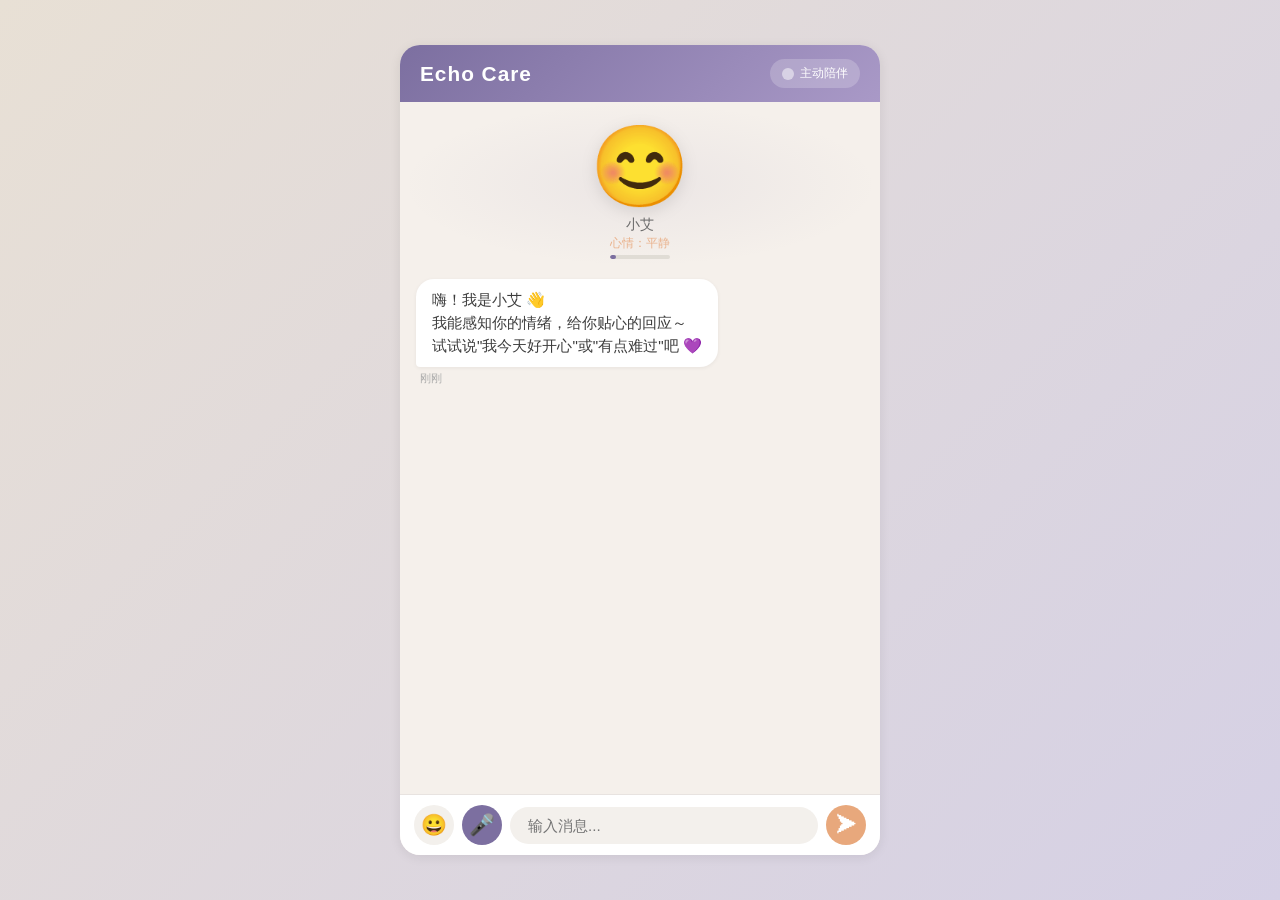
==== resounding-supervision.html @ 909acb73 "重命名echo-care.html为resounding-supervision.html" ====
<!DOCTYPE html>
<html lang="zh-CN">
<head>
  <meta charset="UTF-8">
  <meta name="viewport" content="width=device-width, initial-scale=1.0">
  <title>Echo Care - 你的贴心陪伴</title>
  <style>
    /* ========== CSS 变量 & 全局重置 ========== */
    * { margin: 0; padding: 0; box-sizing: border-box; }

    :root {
      --bg: #f5f0eb;
      --primary: #7c6fa0;
      --primary-light: #a999c7;
      --accent: #e8a87c;
      --text: #3d3d3d;
      --text-light: #6b6b6b;
      --white: #ffffff;
      --bubble-user: #d4c5e2;
      --bubble-bot: #ffffff;
      --shadow: 0 2px 12px rgba(0,0,0,0.08);
      --radius: 18px;
      --transition: 0.3s ease;
      /* 情感相关背景色（用于角色区域渐变） */
      --emotion-glow-default: rgba(124,111,160,0.08);
      --emotion-glow-happy: rgba(232,168,124,0.15);
      --emotion-glow-sad: rgba(130,160,200,0.15);
      --emotion-glow-surprised: rgba(255,200,100,0.18);
    }

    body {
      font-family: "Microsoft YaHei", "PingFang SC", "Helvetica Neue", sans-serif;
      background: var(--bg);
      color: var(--text);
      height: 100vh;
      height: 100dvh;
      display: flex;
      justify-content: center;
      align-items: center;
      overflow: hidden;
    }

    /* ========== 主容器 ========== */
    .app-container {
      width: 100%;
      max-width: 480px;
      height: 100vh;
      height: 100dvh;
      display: flex;
      flex-direction: column;
      background: var(--bg);
      position: relative;
      box-shadow: var(--shadow);
    }

    /* ========== 顶部标题栏 ========== */
    .header {
      background: linear-gradient(135deg, var(--primary), var(--primary-light));
      color: var(--white);
      padding: 14px 20px;
      display: flex;
      align-items: center;
      justify-content: space-between;
    }
    .header h1 {
      font-size: 1.3rem;
      font-weight: 600;
      letter-spacing: 1px;
    }
    .companion-toggle {
      display: flex;
      align-items: center;
      gap: 6px;
      font-size: 0.75rem;
      background: rgba(255,255,255,0.2);
      padding: 6px 12px;
      border-radius: 20px;
      cursor: pointer;
      user-select: none;
      transition: var(--transition);
    }
    .companion-toggle.active {
      background: rgba(255,255,255,0.4);
      box-shadow: 0 0 10px rgba(255,255,255,0.3);
    }
    .toggle-dot {
      width: 12px; height: 12px;
      border-radius: 50%;
      background: rgba(255,255,255,0.5);
      transition: var(--transition);
    }
    .companion-toggle.active .toggle-dot {
      background: #7eff7e;
      box-shadow: 0 0 6px #7eff7e;
    }

    /* ========== 虚拟角色展示区 ========== */
    .character-area {
      text-align: center;
      padding: 18px 0 8px;
      position: relative;
      transition: background 0.6s ease;
    }
    /* 情感背景光晕 */
    .character-area.emotion-default  { background: radial-gradient(ellipse at center, var(--emotion-glow-default) 0%, transparent 70%); }
    .character-area.emotion-happy    { background: radial-gradient(ellipse at center, var(--emotion-glow-happy) 0%, transparent 70%); }
    .character-area.emotion-sad      { background: radial-gradient(ellipse at center, var(--emotion-glow-sad) 0%, transparent 70%); }
    .character-area.emotion-surprised{ background: radial-gradient(ellipse at center, var(--emotion-glow-surprised) 0%, transparent 70%); }
    .character-area.emotion-loving   { background: radial-gradient(ellipse at center, rgba(255,180,200,0.18) 0%, transparent 70%); }

    /* 角色表情——大号 emoji，带呼吸动画 */
    .character-emoji {
      font-size: 5rem;
      display: inline-block;
      animation: breathe 3s ease-in-out infinite;
      transition: transform 0.4s ease, filter 0.4s ease;
      cursor: pointer;
      user-select: none;
      filter: drop-shadow(0 4px 8px rgba(0,0,0,0.1));
    }
    /* 呼吸动画：轻微缩放 */
    @keyframes breathe {
      0%, 100% { transform: scale(1); }
      50% { transform: scale(1.08); }
    }
    /* 高兴时加速呼吸 */
    .character-emoji.happy-anim {
      animation: breatheFast 1.5s ease-in-out infinite;
    }
    @keyframes breatheFast {
      0%, 100% { transform: scale(1); }
      50% { transform: scale(1.12); }
    }
    /* 难过时缓慢微动 */
    .character-emoji.sad-anim {
      animation: breatheSlow 4.5s ease-in-out infinite;
    }
    @keyframes breatheSlow {
      0%, 100% { transform: scale(1); }
      50% { transform: scale(1.04); }
    }
    /* 惊讶时抖动 */
    .character-emoji.surprised-anim {
      animation: shake 0.5s ease-in-out infinite;
    }
    @keyframes shake {
      0%, 100% { transform: translateX(0) scale(1); }
      25% { transform: translateX(-4px) scale(1.05); }
      75% { transform: translateX(4px) scale(1.05); }
    }
    /* 戳角色弹跳 */
    .character-emoji.poke {
      animation: bounce 0.5s ease !important;
    }
    @keyframes bounce {
      0%   { transform: scale(1); }
      30%  { transform: scale(1.3); }
      60%  { transform: scale(0.85); }
      100% { transform: scale(1); }
    }
    .character-name {
      font-size: 0.85rem;
      color: var(--text-light);
      margin-top: 2px;
    }
    /* 状态标签 */
    .mood-tag {
      font-size: 0.73rem;
      color: var(--accent);
      margin-top: 2px;
      opacity: 0.85;
      transition: color 0.4s ease;
    }
    /* 情感强度条 */
    .emotion-intensity-bar {
      width: 60px;
      height: 4px;
      margin: 4px auto 0;
      background: #e0dcd5;
      border-radius: 2px;
      overflow: hidden;
    }
    .emotion-intensity-fill {
      height: 100%;
      border-radius: 2px;
      background: var(--primary);
      transition: width 0.6s ease, background 0.6s ease;
    }

    /* ========== 聊天消息区域 ========== */
    .chat-area {
      flex: 1;
      overflow-y: auto;
      padding: 12px 16px;
      display: flex;
      flex-direction: column;
      gap: 8px;
      scroll-behavior: smooth;
    }
    .chat-area::-webkit-scrollbar { width: 5px; }
    .chat-area::-webkit-scrollbar-thumb {
      background: #ccc;
      border-radius: 10px;
    }

    /* ========== 聊天气泡 ========== */
    .message {
      display: flex;
      flex-direction: column;
      max-width: 80%;
      animation: fadeInUp 0.35s ease;
    }
    @keyframes fadeInUp {
      from { opacity: 0; transform: translateY(12px); }
      to   { opacity: 1; transform: translateY(0); }
    }
    .message.user {
      align-self: flex-end;
      align-items: flex-end;
    }
    .message.bot {
      align-self: flex-start;
      align-items: flex-start;
    }
    .bubble {
      padding: 10px 16px;
      border-radius: var(--radius);
      font-size: 0.95rem;
      line-height: 1.5;
      word-break: break-word;
      box-shadow: 0 1px 4px rgba(0,0,0,0.06);
      transition: background 0.4s ease;
    }
    .message.user .bubble {
      background: var(--bubble-user);
      border-bottom-right-radius: 4px;
    }
    .message.bot .bubble {
      background: var(--bubble-bot);
      border-bottom-left-radius: 4px;
    }
    /* bot 气泡情感色彩微调 */
    .message.bot .bubble.bot-happy     { background: #fff9f0; }
    .message.bot .bubble.bot-sad       { background: #f0f4fa; }
    .message.bot .bubble.bot-surprised { background: #fffef0; }
    .message.bot .bubble.bot-loving    { background: #fff5f8; }

    .message .time {
      font-size: 0.7rem;
      color: #aaa;
      margin-top: 4px;
      padding: 0 4px;
    }
    /* 时间分隔线（超过5分钟的间隔） */
    .time-divider {
      text-align: center;
      font-size: 0.7rem;
      color: #bbb;
      margin: 8px 0;
      position: relative;
    }
    .time-divider::before,
    .time-divider::after {
      content: '';
      display: inline-block;
      width: 30px;
      height: 1px;
      background: #ddd;
      vertical-align: middle;
      margin: 0 10px;
    }

    /* ========== 底部输入栏 ========== */
    .input-bar {
      display: flex;
      align-items: center;
      gap: 8px;
      padding: 10px 14px;
      background: var(--white);
      border-top: 1px solid #e8e3e0;
    }
    .input-bar input {
      flex: 1;
      border: none;
      outline: none;
      background: #f3f0ec;
      border-radius: 24px;
      padding: 10px 18px;
      font-size: 0.95rem;
      font-family: inherit;
      transition: var(--transition);
    }
    .input-bar input:focus {
      background: #ebe6df;
      box-shadow: 0 0 0 2px rgba(124,111,160,0.25);
    }
    .icon-btn {
      width: 40px; height: 40px;
      border-radius: 50%;
      border: none;
      background: #f3f0ec;
      font-size: 1.3rem;
      cursor: pointer;
      transition: var(--transition);
      display: flex;
      align-items: center;
      justify-content: center;
      flex-shrink: 0;
    }
    .icon-btn:hover { background: #e4dfd9; }
    .icon-btn:active { transform: scale(0.92); }
    .icon-btn.voice-btn {
      background: var(--primary);
      color: #fff;
    }
    .icon-btn.voice-btn:hover { background: #6a5e8a; }
    .icon-btn.voice-btn.recording {
      background: #e85d5d;
      animation: pulse 1s ease-in-out infinite;
    }
    @keyframes pulse {
      0%, 100% { box-shadow: 0 0 0 0 rgba(232,93,93,0.5); }
      50% { box-shadow: 0 0 0 12px rgba(232,93,93,0); }
    }
    .icon-btn.send-btn {
      background: var(--accent);
      color: #fff;
    }
    .icon-btn.send-btn:hover { background: #d4946a; }

    /* ========== Emoji 选择面板 ========== */
    .emoji-picker {
      display: none;
      flex-wrap: wrap;
      gap: 6px;
      padding: 10px 14px;
      background: var(--white);
      border-top: 1px solid #e8e3e0;
      max-height: 160px;
      overflow-y: auto;
      justify-content: center;
    }
    .emoji-picker.open { display: flex; }
    .emoji-picker button {
      width: 38px; height: 38px;
      border: none;
      background: transparent;
      font-size: 1.5rem;
      cursor: pointer;
      border-radius: 8px;
      transition: var(--transition);
    }
    .emoji-picker button:hover {
      background: #f0ece6;
      transform: scale(1.2);
    }

    /* ========== 语音识别状态栏 ========== */
    .voice-status {
      display: none;
      align-items: center;
      justify-content: center;
      gap: 8px;
      padding: 8px 16px;
      background: #fff3f3;
      color: #e85d5d;
      font-size: 0.85rem;
      border-top: 1px solid #fdd;
    }
    .voice-status.show { display: flex; }

    /* ========== 响应式适配 ========== */
    @media (min-width: 768px) {
      .app-container {
        height: 90vh;
        height: 90dvh;
        border-radius: 20px;
        overflow: hidden;
      }
      body {
        background: linear-gradient(135deg, #e8e0d5, #d5d0e5);
      }
    }
  </style>
</head>
<body>

<div class="app-container">
  <!-- ========== 顶部标题栏 ========== -->
  <div class="header">
    <h1>Echo Care</h1>
    <div class="companion-toggle" id="companionToggle" onclick="toggleCompanion()">
      <span class="toggle-dot"></span>
      <span id="companionLabel">主动陪伴</span>
    </div>
  </div>

  <!-- ========== 虚拟角色展示区 ========== -->
  <div class="character-area emotion-default" id="characterArea">
    <div class="character-emoji" id="characterEmoji" onclick="pokeCharacter()">😊</div>
    <div class="character-name">小艾</div>
    <div class="mood-tag" id="moodTag">心情：平静</div>
    <div class="emotion-intensity-bar">
      <div class="emotion-intensity-fill" id="intensityFill" style="width: 10%"></div>
    </div>
  </div>

  <!-- ========== 聊天消息区域 ========== -->
  <div class="chat-area" id="chatArea">
    <div class="message bot">
      <div class="bubble">嗨！我是小艾 👋<br>我能感知你的情绪，给你贴心的回应～<br>试试说"我今天好开心"或"有点难过"吧 💜</div>
      <div class="time">刚刚</div>
    </div>
  </div>

  <!-- ========== 语音识别状态栏 ========== -->
  <div class="voice-status" id="voiceStatus">🎙️ 正在聆听...</div>

  <!-- ========== Emoji 选择面板 ========== -->
  <div class="emoji-picker" id="emojiPicker"></div>

  <!-- ========== 底部输入栏 ========== -->
  <div class="input-bar">
    <button class="icon-btn" id="emojiBtn" onclick="toggleEmojiPicker()" title="表情">😀</button>
    <button class="icon-btn voice-btn" id="voiceBtn" onclick="toggleVoice()" title="语音输入">🎤</button>
    <input type="text" id="messageInput" placeholder="输入消息..." onkeydown="if(event.key==='Enter')sendMessage()">
    <button class="icon-btn send-btn" onclick="sendMessage()" title="发送">➤</button>
  </div>
</div>

<script>
/* ================================================================
   Echo Care v2 - 升级版核心逻辑
   新增：多维情感识别算法、渐进式主动陪伴、智能消息时间标注
   ================================================================ */

// ==================== 对话数据库（含情感强度权重） ====================
// keywords: 匹配关键词；weight: 该关键词的强度权重（如"崩溃" > "烦"）
// replies: 按情感强度分档（轻度/中度/高度）
const dialogueDB = [
  {
    topic: 'joy',
    keywords: [
      ['开心','高兴','快乐','哈哈','嘿嘿','嘻','yeah','耶','棒','nice'],
      ['太好了','超开心','兴奋','激动','欢呼'],
      ['幸福','满足','感恩','美好','完美','圆满']
    ],
    replies: {
      light:  ['微笑是最好的化妆品～继续保持好心情哦 😊','开心的时候，世界都变亮了'],
      medium: ['看到你这么开心我也好高兴呀！😄','笑容最适合你了，今天一定是个好日子 🌟'],
      strong: ['太棒了！！你的快乐把我都感染了！🥳🎉','哇！这么开心的事情值得好好庆祝一下！']
    },
    emotion: 'happy'
  },
  {
    topic: 'sadness',
    keywords: [
      ['难过','伤心','不开心','郁闷','低落','难受','烦','累'],
      ['哭','emo','崩溃','绝望','好累','很烦','焦虑','紧张'],
      ['不想活了','受不了','撑不住','好痛','心碎']
    ],
    replies: {
      light:  ['抱抱你 🫂 跟我说说怎么了？','心情不好的时候，我在这里陪你'],
      medium: ['听着呢，不开心的事都可以倒给我 💜','深呼吸～给自己一点温柔的时间，你已经很努力了'],
      strong: ['我在，一直都在。难过的时候你不是一个人 🫂💜','无论多难，我都会在这里陪着你。想哭就哭出来吧']
    },
    emotion: 'sad'
  },
  {
    topic: 'surprise',
    keywords: [
      ['惊喜','意外','哇','天哪','居然'],
      ['厉害','牛','神了','震惊','不可思议']
    ],
    replies: {
      light:  ['哈哈，是不是很惊喜！😲','生活就是充满各种意外呢～'],
      medium: ['天哪！这也太厉害了吧！🤩','真是不可思议！快跟我详细说说～']
    },
    emotion: 'surprised'
  },
  {
    topic: 'weather',
    keywords: [['天气','下雨','晴天','刮风','下雪','热','冷','凉快','温度','阴天','雾霾','台风']],
    replies: {
      light:  ['无论什么天气，心里有阳光最重要 ☀️','天气变化记得照顾好自己哦～'],
      medium: ['下雨天最适合窝着听音乐了，很惬意呢 🎵','换季要注意保暖哦，别感冒了']
    },
    emotion: 'default'
  },
  {
    topic: 'food',
    keywords: [['饿','吃','美食','外卖','饭','晚餐','午餐','早餐','零食','好吃','奶茶','咖啡','茶','火锅','烧烤']],
    replies: {
      light:  ['好好吃饭才能元气满满！🍚','记得按时吃饭哦～'],
      medium: ['哇！听起来好好吃！美食真的能治愈人心 🍜','注意营养均衡呀，身体最重要～']
    },
    emotion: 'default'
  },
  {
    topic: 'sleep',
    keywords: [['睡觉','困','晚安','睡','早起','失眠','梦','熬夜','醒了']],
    replies: {
      light:  ['早点休息哦 🌙','晚安～做个甜甜的梦 💤'],
      medium: ['睡不着的话试试放下手机，闭眼深呼吸，我陪着你','熬夜伤身体呀，快去睡吧～']
    },
    emotion: 'default'
  },
  {
    topic: 'gratitude',
    keywords: [['谢谢','感谢','感恩','多谢','thx','比心','爱你']],
    replies: {
      light:  ['不用谢～能帮到你就好 💜','嘿嘿，随时都在哦'],
      medium: ['你愿意跟我说这些，我应该谢谢你呢','能听到你说谢谢，我也很幸福～']
    },
    emotion: 'happy'
  },
  {
    topic: 'greeting',
    keywords: [['你好','嗨','hi','hello','在吗','哈喽','早','早上好','下午好','晚上好']],
    replies: {
      light:  ['你好呀！😊','哈喽～'],
      medium: ['你好呀！今天过得怎么样？😊','看到你真好！有什么新鲜事吗？']
    },
    emotion: 'happy'
  },
  {
    topic: 'love',
    keywords: [['爱','喜欢','想你','想我','表白','恋爱','男朋友','女朋友','对象','分手','暗恋']],
    replies: {
      light:  ['被爱和爱人都是很美好的事呢 💕','感情需要两个人一起用心经营哦'],
      medium: ['无论发生什么，都要先好好爱自己 💜','真正的关系是彼此滋养的，祝你幸福']
    },
    emotion: 'loving'
  },
  {
    topic: 'work',
    keywords: [['工作','上班','加班','老板','同事','离职','面试','工资','项目','代码','bug','程序']],
    replies: {
      light:  ['工作辛苦了！记得活动一下 💪','注意劳逸结合哦～'],
      medium: ['遇到困难别灰心，你已经很棒了！工作和生活要平衡','每个认真工作的人都值得被好好对待']
    },
    emotion: 'default'
  },
  {
    topic: 'boredom',
    keywords: [['无聊','没意思','干嘛','做什么','好闲','不知道干什么']],
    replies: {
      light:  ['那一起找点乐子吧！','无聊的时候最适合听歌啦 🎬'],
      medium: ['要不要我给你推荐一部电影？或者聊聊你最近感兴趣的事？']
    },
    emotion: 'default'
  },
  {
    topic: 'festival',
    keywords: [['生日','节日','圣诞','新年','春节','中秋','端午','国庆']],
    replies: {
      light:  ['节日快乐呀！🎉','特别的日子，愿你被幸福包围～']
    },
    emotion: 'happy'
  },
  {
    topic: 'sick',
    keywords: [['生病','不舒服','头疼','肚子疼','感冒','咳嗽','发烧','难受']],
    replies: {
      light:  ['好好休息，别硬撑 🥺','多喝热水，注意保暖'],
      medium: ['生病的时候最需要人关心了，记得吃药，我陪着你','身体是革命的本钱，快快好起来！']
    },
    emotion: 'sad'
  },
  {
    topic: 'anger',
    keywords: [
      ['生气','火大','讨厌','烦死了'],
      ['气死','怒了','受够了','无语']
    ],
    replies: {
      light:  ['消消气～深呼吸，不值得 😤','理解你的感受，先冷静一下'],
      medium: ['气坏了身体可不好！把烦心事说出来会好受些','我在这里听你吐槽，尽情发泄吧']
    },
    emotion: 'sad'
  }
];

// 默认回复（没有匹配到关键词时）
const fallbackReplies = {
  light:  ['嗯嗯，我在听呢～继续说呀 😊','有意思！跟我说说更多吧～'],
  medium: ['虽然不太确定你想表达什么，但我很愿意听 💜','你说话的样子真好，我喜欢听你分享'],
  context: [] // 上下文相关回复，动态生成
};

// ==================== emoji 列表 ====================
const emojiList = [
  '😀','😂','😍','😊','😎','🥰','😘','🤗','🤔','😅',
  '😢','😭','😤','😡','🥺','😴','🤩','😱','🙄','😏',
  '👍','👎','👏','🙌','💪','🤝','💜','❤️','💕','💔',
  '🎉','🎂','🌟','🔥','☀️','🌈','🌸','🍀','🎵','📚',
  '☕','🍰','🐱','🐶','🦊','🐼','🌙','⭐','💤','🎈'
];

// ==================== 情绪状态映射（含多级表情） ====================
// 根据情感强度选择不同表情
const emotionMap = {
  'default':   { emojis: ['😊'],       mood: '心情：平静',    animClass: '' },
  'happy':     { emojis: ['😊','😄','🤩'], mood: '心情：开心', animClass: 'happy-anim' },
  'sad':       { emojis: ['😔','😢','😭'], mood: '心情：难过', animClass: 'sad-anim' },
  'surprised': { emojis: ['😮','😲','😱'], mood: '心情：惊讶', animClass: 'surprised-anim' },
  'loving':    { emojis: ['😊','🥰','😍'], mood: '心情：温暖', animClass: 'happy-anim' }
};

// ==================== 智能话题库（主动陪伴时使用） ====================
const smartTopics = {
  // 按时间段的话题
  timeOfDay: {
    morning:   ['早上好呀！今天有什么计划吗？☀️','新的一天开始啦，心情怎么样？','早餐吃了吗？要好好吃早饭哦～'],
    afternoon: ['下午了，有没有犯困呀？☕','今天的工作/学习还顺利吗？','要不要起来活动一下？久坐对身体不好哦'],
    evening:   ['晚上好～一天辛苦了 🌙','今晚有什么安排吗？','晚饭吃了什么好吃的？'],
    night:     ['这么晚了还没睡呀？注意休息哦 💤','夜深了，是不是有什么心事？','该睡觉啦，明天才有精神～']
  },
  // 基于兴趣标签的延展话题
  interestBased: {
    food:   ['你最喜欢吃什么菜系呀？','有没有最近特别想尝试的美食？','周末要不要去探店？'],
    music:  ['最近在听什么歌？','有没有推荐的歌单？','你喜欢什么类型的音乐？'],
    movie:  ['最近看了什么好看的电影吗？','喜欢什么类型的影视剧？'],
    work:   ['最近工作/学习上有什么新进展吗？','有没有遇到什么有趣的项目？'],
    travel: ['有没有想去旅行的地方？','你最喜欢的城市是哪里？'],
    sports: ['平时喜欢做什么运动？','最近有在锻炼吗？']
  },
  // 通用开放话题
  general: [
    '你知道吗？有时候什么都不做也是一种充电 🔋',
    '如果给你一个超能力，你最想要什么？',
    '你觉得自己最大的优点是什么？',
    '最近有发生什么让你印象深刻的事吗？',
    '你小时候的梦想是什么？现在变了吗？',
    '有没有一本书或者一句话，对你影响特别大？',
    '你觉得什么样的一天算是完美的一天？'
  ]
};

// ==================== DOM 元素引用 ====================
const chatArea         = document.getElementById('chatArea');
const messageInput     = document.getElementById('messageInput');
const characterEmoji   = document.getElementById('characterEmoji');
const characterArea    = document.getElementById('characterArea');
const moodTag          = document.getElementById('moodTag');
const intensityFill    = document.getElementById('intensityFill');
const voiceBtn         = document.getElementById('voiceBtn');
const voiceStatus      = document.getElementById('voiceStatus');
const emojiPicker      = document.getElementById('emojiPicker');
const companionToggle  = document.getElementById('companionToggle');
const companionLabel   = document.getElementById('companionLabel');

// ==================== 状态变量 ====================
let currentEmotion     = 'default';       // 当前角色情绪
let currentIntensity   = 0.1;             // 当前情感强度 (0~1)
let companionActive    = false;           // 主动陪伴模式
let companionTriggerCount = 0;            // 连续触发次数（0~4）
let inactivityTimer    = null;            // 无操作计时器
let isSpeaking         = false;           // 是否正在 TTS
let recognition        = null;            // 语音识别实例

// ==================== 情感记忆系统 ====================
let emotionHistory = [];                   // 最近情绪记录 [{emotion, intensity, time}]
let interestTags  = new Set();            // 推断的用户兴趣标签
let topicHistory  = [];                   // 对话主题历史
let firstMessageTime = null;              // 第一条消息的时间戳
let lastMessageTime  = null;              // 上一条消息的时间戳

// ==================== 时间工具函数 ====================
function getTimeStr(date) {
  return date.getHours().toString().padStart(2,'0') + ':' +
         date.getMinutes().toString().padStart(2,'0');
}

/** 判断是否应该显示时间标签
 *  规则：首条消息5分钟内不显示；之后间隔>5分钟才显示 */
function shouldShowTime(now) {
  if (!firstMessageTime) return true; // 第一条消息不显示（在最开始就跳过）
  // 首条消息5分钟内不显示时间
  const msSinceFirst = now - firstMessageTime;
  if (msSinceFirst < 5 * 60 * 1000) return false;
  // 如果和上一条消息间隔不足5分钟，也不显示
  if (lastMessageTime && (now - lastMessageTime) < 5 * 60 * 1000) return false;
  return true;
}

/** 生成友好时间字符串 */
function getFriendlyTime(date) {
  const h = date.getHours().toString().padStart(2,'0');
  const m = date.getMinutes().toString().padStart(2,'0');
  const now = new Date();
  const isToday = date.toDateString() === now.toDateString();
  if (isToday) return h + ':' + m;
  return (date.getMonth()+1) + '/' + date.getDate() + ' ' + h + ':' + m;
}

// ==================== 初始化 Emoji 面板 ====================
function initEmojiPicker() {
  emojiList.forEach(emoji => {
    const btn = document.createElement('button');
    btn.textContent = emoji;
    btn.onclick = () => {
      messageInput.value += emoji;
      messageInput.focus();
    };
    emojiPicker.appendChild(btn);
  });
}

// ==================== 滚动到底部 ====================
function scrollToBottom() {
  chatArea.scrollTop = chatArea.scrollHeight;
}

// ==================== 添加时间分隔线 ====================
function addTimeDivider(date) {
  const div = document.createElement('div');
  div.className = 'time-divider';
  div.textContent = getFriendlyTime(date);
  chatArea.appendChild(div);
}

// ==================== 添加消息到聊天区（含时间标注逻辑） ====================
function addMessage(text, sender, bubbleEmotionClass) {
  const now = new Date();

  // —— 时间标注逻辑 ——
  if (sender === 'user' && !firstMessageTime) {
    firstMessageTime = now;
  }
  const showTime = shouldShowTime(now);
  if (showTime && lastMessageTime) {
    addTimeDivider(now);
  }
  lastMessageTime = now;

  const msgDiv = document.createElement('div');
  msgDiv.className = 'message ' + sender;

  const bubble = document.createElement('div');
  bubble.className = 'bubble';
  if (sender === 'bot' && bubbleEmotionClass) {
    bubble.classList.add('bot-' + bubbleEmotionClass);
  }
  bubble.textContent = text;

  msgDiv.appendChild(bubble);

  // 时间标签
  if (showTime) {
    const timeEl = document.createElement('div');
    timeEl.className = 'time';
    timeEl.textContent = getFriendlyTime(now);
    msgDiv.appendChild(timeEl);
  }

  chatArea.appendChild(msgDiv);
  scrollToBottom();
}

// ==================== 多维情感分析算法 ====================
/**
 * 分析用户文本，返回 { emotion, intensity, topic, matchedKeywords }
 * 原理：遍历对话数据库所有条目，对每条计算匹配得分，
 *       得分 = Σ(匹配关键词的层级权重 × 出现次数)
 *       强度由匹配关键词的最高权重层级决定
 */
function analyzeEmotion(text) {
  const lowerText = text.toLowerCase();
  let bestScore = 0;
  let bestEmotion = 'default';
  let bestTopic = null;
  let bestIntensity = 0;          // 0=light, 1=medium, 2=strong
  let matchedKeywords = [];
  let matchedTopic = null;

  for (const entry of dialogueDB) {
    let score = 0;
    let maxLevel = 0;  // 该条目匹配到的最高层级

    // keywords 是多层数组：索引0=轻度词, 1=中度词, 2=重度词
    entry.keywords.forEach((levelWords, levelIdx) => {
      const weight = (levelIdx + 1) * 10;  // 层级越高权重越大：10, 20, 30
      let levelMatchCount = 0;
      levelWords.forEach(kw => {
        if (lowerText.includes(kw.toLowerCase())) {
          levelMatchCount++;
          matchedKeywords.push(kw);
        }
      });
      if (levelMatchCount > 0) {
        score += weight * levelMatchCount;
        if (levelIdx > maxLevel) maxLevel = levelIdx;
      }
    });

    if (score > bestScore) {
      bestScore = score;
      bestEmotion = entry.emotion;
      bestTopic = entry.topic;
      bestIntensity = maxLevel;  // 0=light, 1=medium, 2=strong
      matchedTopic = entry;
    }
  }

  // 归一化强度到 0~1
  const intensity = Math.min(1, bestIntensity / 2);

  return {
    emotion: bestEmotion,
    intensity,
    topic: bestTopic,
    matchedEntry: matchedTopic
  };
}

// ==================== 根据情感分析结果获取回复 ====================
function findReply(analysis) {
  if (analysis.matchedEntry && analysis.matchedEntry.replies) {
    const replies = analysis.matchedEntry.replies;
    let pool;
    if (analysis.intensity >= 0.7) {
      pool = replies.strong || replies.medium;
    } else if (analysis.intensity >= 0.4) {
      pool = replies.medium || replies.light;
    } else {
      pool = replies.light;
    }
    if (pool && pool.length > 0) {
      return pool[Math.floor(Math.random() * pool.length)];
    }
  }

  // 无匹配时使用上下文相关回复
  const ctx = generateContextReply();
  if (ctx) return ctx;

  const defaults = fallbackReplies.medium || fallbackReplies.light;
  return defaults[Math.floor(Math.random() * defaults.length)];
}

// ==================== 上下文感知回复 ====================
function generateContextReply() {
  if (emotionHistory.length === 0) return null;

  // 检查最近的负面情绪趋势
  const recent = emotionHistory.slice(-3);
  const sadCount = recent.filter(e => e.emotion === 'sad').length;
  if (sadCount >= 2) {
    return '感觉你最近心情不太好呢，有什么想聊聊的吗？我一直在这里 💜';
  }

  const happyCount = recent.filter(e => e.emotion === 'happy').length;
  if (happyCount >= 2) {
    return '你最近心情看起来很不错呢！继续保持呀 😊';
  }

  return null;
}

// ==================== 切换角色表情与动画 ====================
function setEmotion(emotion, intensity) {
  currentEmotion = emotion;
  currentIntensity = intensity || 0.1;
  const data = emotionMap[emotion] || emotionMap['default'];

  // 根据强度选择表情（强度越高，表情越夸张）
  const emojiIndex = Math.min(data.emojis.length - 1, Math.floor(currentIntensity * (data.emojis.length)));
  const emoji = data.emojis[Math.max(0, emojiIndex)];

  // 使用 requestAnimationFrame 做平滑过渡
  characterEmoji.textContent = emoji;
  moodTag.textContent = data.mood;

  // 强度条
  intensityFill.style.width = (currentIntensity * 100) + '%';
  if (emotion === 'happy')      intensityFill.style.background = '#f0b060';
  else if (emotion === 'sad')   intensityFill.style.background = '#8ea8d0';
  else if (emotion === 'loving') intensityFill.style.background = '#f0a0b0';
  else                          intensityFill.style.background = 'var(--primary)';

  // 动画类切换
  characterEmoji.classList.remove('happy-anim','sad-anim','surprised-anim');
  if (data.animClass) characterEmoji.classList.add(data.animClass);

  // 角色区域背景光晕
  characterArea.className = 'character-area emotion-' + emotion;
}

// ==================== 语音合成（TTS） ====================
function speakText(text) {
  if (!window.speechSynthesis) return;
  window.speechSynthesis.cancel();

  const utterance = new SpeechSynthesisUtterance(text);
  utterance.lang = 'zh-CN';
  utterance.rate = 0.95;
  utterance.pitch = 1.1;

  const voices = window.speechSynthesis.getVoices();
  const zhVoice = voices.find(v => v.lang.startsWith('zh-CN') || v.lang.startsWith('zh-TW'));
  if (zhVoice) utterance.voice = zhVoice;

  isSpeaking = true;
  utterance.onstart = () => { isSpeaking = true; };
  utterance.onend   = () => { isSpeaking = false; };
  utterance.onerror = () => { isSpeaking = false; };

  window.speechSynthesis.speak(utterance);
}

// ==================== 角色回复消息 ====================
function botReply(userText) {
  // 多维情感分析
  const analysis = analyzeEmotion(userText);

  // 记录情感历史（用于趋势判断）
  emotionHistory.push({ emotion: analysis.emotion, intensity: analysis.intensity, time: Date.now() });
  if (emotionHistory.length > 20) emotionHistory.shift();

  // 记录话题历史
  if (analysis.topic) {
    topicHistory.push(analysis.topic);
    if (topicHistory.length > 10) topicHistory.shift();
  }

  // 推断兴趣标签
  inferInterestTags(userText);

  // 获取回复
  const reply = findReply(analysis);

  // 模拟思考延迟
  setTimeout(() => {
    setEmotion(analysis.emotion, analysis.intensity);
    addMessage(reply, 'bot', analysis.emotion);
    speakText(reply);

    // 情感自然衰减：3秒后恢复到平静状态
    setTimeout(() => {
      if (currentEmotion === analysis.emotion && currentEmotion !== 'default') {
        setEmotion('default', 0.1);
      }
    }, 4000);
  }, 500 + Math.random() * 600);
}

// ==================== 兴趣标签推断 ====================
function inferInterestTags(text) {
  const tagMap = {
    food:   ['吃','美食','饭','菜','奶茶','咖啡','火锅','烧烤','甜点','零食'],
    music:  ['歌','音乐','听','唱','旋律','节奏','专辑','歌手'],
    movie:  ['电影','剧','看','追剧','综艺','纪录片','动画'],
    travel: ['旅行','旅游','去玩','城市','风景','海边','山','出国'],
    sports: ['运动','跑步','健身','球','游泳','瑜伽','骑车','锻炼'],
    work:   ['工作','上班','项目','代码','编程','学习','考试','读书']
  };

  for (const [tag, keywords] of Object.entries(tagMap)) {
    if (keywords.some(kw => text.toLowerCase().includes(kw))) {
      interestTags.add(tag);
    }
  }

  // 从话题历史中也提取
  topicHistory.forEach(t => {
    if (tagMap[t]) interestTags.add(t);
  });
}

// ==================== 智能话题生成 ====================
function generateSmartTopic() {
  const now = new Date();
  const hour = now.getHours();
  let timeCategory;
  if (hour >= 6 && hour < 12) timeCategory = 'morning';
  else if (hour >= 12 && hour < 17) timeCategory = 'afternoon';
  else if (hour >= 17 && hour < 22) timeCategory = 'evening';
  else timeCategory = 'night';

  // 优先从用户兴趣标签生成话题
  const tagArray = Array.from(interestTags);
  if (tagArray.length > 0 && Math.random() < 0.5) {
    const tag = tagArray[Math.floor(Math.random() * tagArray.length)];
    if (smartTopics.interestBased[tag]) {
      const pool = smartTopics.interestBased[tag];
      return pool[Math.floor(Math.random() * pool.length)];
    }
  }

  // 其次使用时间段话题
  if (Math.random() < 0.4 && smartTopics.timeOfDay[timeCategory]) {
    const pool = smartTopics.timeOfDay[timeCategory];
    return pool[Math.floor(Math.random() * pool.length)];
  }

  // 最后使用通用话题
  return smartTopics.general[Math.floor(Math.random() * smartTopics.general.length)];
}

// ==================== 发送消息 ====================
function sendMessage() {
  const text = messageInput.value.trim();
  if (!text) return;

  // 记录首条消息时间
  if (!firstMessageTime) firstMessageTime = new Date();

  addMessage(text, 'user');
  messageInput.value = '';
  messageInput.focus();

  botReply(text);

  // 用户响应 → 重置陪伴计数器
  resetCompanionOnInteraction();
}

// ==================== 表情面板 ====================
function toggleEmojiPicker() {
  emojiPicker.classList.toggle('open');
  if (emojiPicker.classList.contains('open')) messageInput.focus();
}

// ==================== 语音识别 ====================
function toggleVoice() {
  const SpeechRecognition = window.SpeechRecognition || window.webkitSpeechRecognition;
  if (!SpeechRecognition) {
    alert('您的浏览器不支持语音识别，请使用 Chrome 或 Edge 浏览器');
    return;
  }
  if (recognition) {
    recognition.stop();
    return;
  }
  recognition = new SpeechRecognition();
  recognition.lang = 'zh-CN';
  recognition.interimResults = true;
  recognition.continuous = false;

  recognition.onresult = (event) => {
    let transcript = '';
    for (let i = event.resultIndex; i < event.results.length; i++) {
      transcript += event.results[i][0].transcript;
    }
    messageInput.value = transcript;
    if (event.results[0].isFinal) {
      setTimeout(() => {
        if (messageInput.value.trim()) sendMessage();
        stopVoiceRecognition();
      }, 300);
    }
  };
  recognition.onerror = () => stopVoiceRecognition();
  recognition.onend   = () => stopVoiceRecognition();

  recognition.start();
  voiceBtn.classList.add('recording');
  voiceStatus.classList.add('show');
  voiceBtn.textContent = '⏹';
}

function stopVoiceRecognition() {
  if (recognition) { recognition.stop(); recognition = null; }
  voiceBtn.classList.remove('recording');
  voiceStatus.classList.remove('show');
  voiceBtn.textContent = '🎤';
}

// ==================== 主动陪伴模式（渐进时间） ====================
// 渐进间隔：30秒 → 1分钟 → 3分钟 → 8分钟
const companionIntervals = [30000, 60000, 180000, 480000];

function toggleCompanion() {
  companionActive = !companionActive;
  if (companionActive) {
    companionToggle.classList.add('active');
    companionLabel.textContent = '陪伴中';
    companionTriggerCount = 0;  // 重置触发计数
    startCompanionTimer();
  } else {
    companionToggle.classList.remove('active');
    companionLabel.textContent = '主动陪伴';
    stopCompanionTimer();
  }
}

function startCompanionTimer() {
  stopCompanionTimer();
  const interval = companionIntervals[Math.min(companionTriggerCount, companionIntervals.length - 1)];
  inactivityTimer = setTimeout(() => {
    triggerCompanion();
  }, interval);
}

function stopCompanionTimer() {
  if (inactivityTimer) { clearTimeout(inactivityTimer); inactivityTimer = null; }
}

/** 用户有交互时调用：重置计数和计时器 */
function resetCompanionOnInteraction() {
  companionTriggerCount = 0;
  stopCompanionTimer();
  if (companionActive) startCompanionTimer();
}

/** 触发主动陪伴 */
function triggerCompanion() {
  companionTriggerCount++;

  // 第4次触发（8分钟无响应）→ 告别并自动关闭
  if (companionTriggerCount >= 4) {
    const goodbyes = [
      '看来你现在在忙呢～我先暂时离开啦，想我的时候随时叫我哦 👋💜',
      '你已经好久没理我啦，我先去休息一下，需要的时候我随时回来～ 🌙',
      '那我先不打扰你啦，想聊天的时候我一直在的，拜拜～ 😊👋'
    ];
    const msg = goodbyes[Math.floor(Math.random() * goodbyes.length)];
    setEmotion('default', 0.1);
    addMessage(msg, 'bot', 'default');
    speakText(msg);

    // 自动关闭陪伴模式
    companionActive = false;
    companionToggle.classList.remove('active');
    companionLabel.textContent = '主动陪伴';
    stopCompanionTimer();
    return;
  }

  // 生成智能话题
  const topic = generateSmartTopic();

  setEmotion('default', 0.15);
  addMessage(topic, 'bot', 'default');
  speakText(topic);

  // 继续下一轮计时
  startCompanionTimer();
}

// ==================== 戳角色 ====================
function pokeCharacter() {
  characterEmoji.classList.remove('poke');
  void characterEmoji.offsetWidth;
  characterEmoji.classList.add('poke');

  const pokeReplies = [
    '哎呀！别戳我啦～😆','嘿嘿，好痒！','戳我干嘛呀～','哈哈哈哈，别闹！'
  ];
  const reply = pokeReplies[Math.floor(Math.random() * pokeReplies.length)];
  addMessage(reply, 'bot', 'happy');
  setEmotion('happy', 0.6);
  speakText(reply);
  setTimeout(() => setEmotion('default', 0.1), 3000);

  resetCompanionOnInteraction();
}

// ==================== 初始化 ====================
function init() {
  initEmojiPicker();
  // 全局事件监听——重置陪伴计时器
  document.addEventListener('click', (e) => {
    if (!e.target.closest('.character-emoji')) resetCompanionOnInteraction();
  });
  document.addEventListener('keydown', () => resetCompanionOnInteraction());
  scrollToBottom();
}

init();
</script>
</body>
</html>
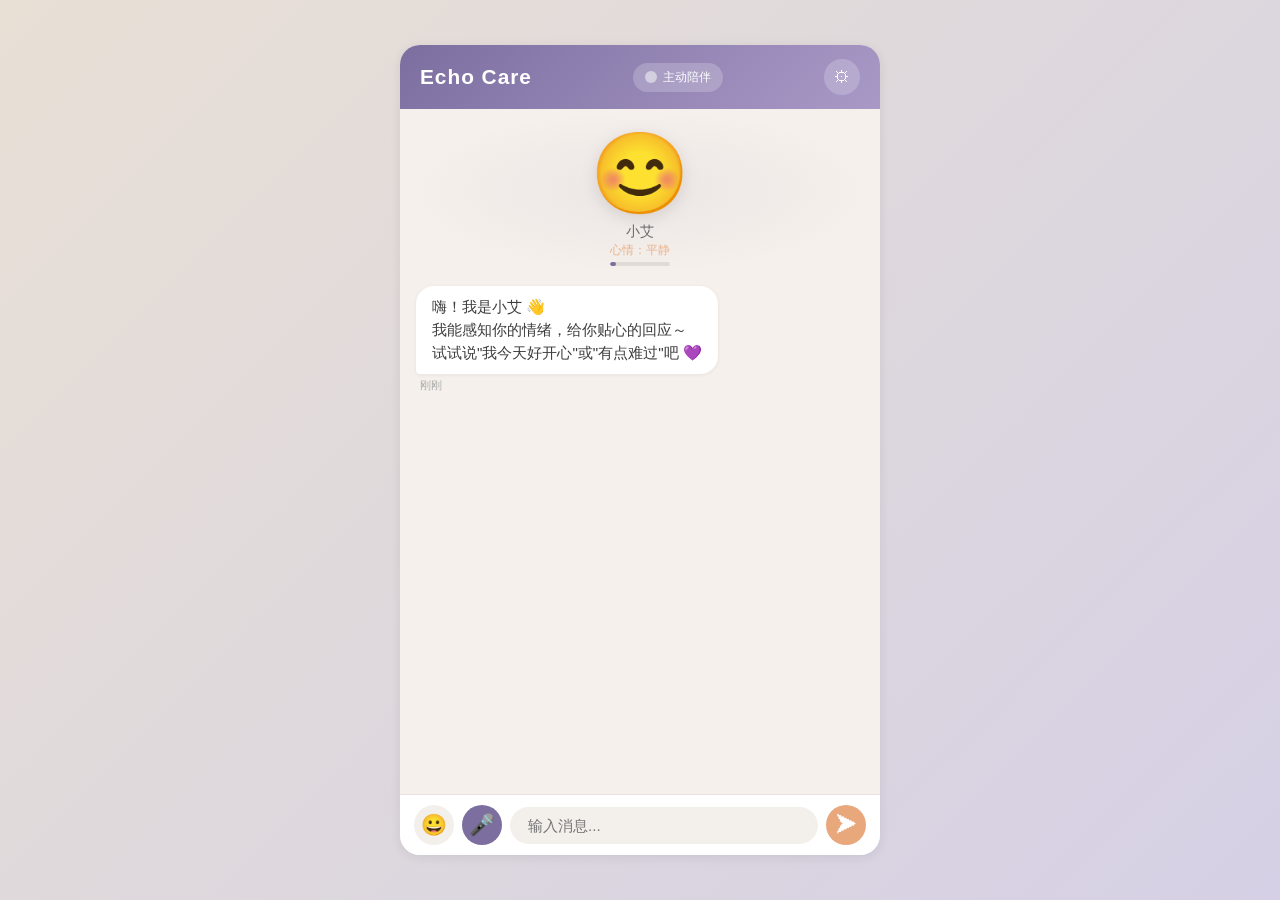
==== commit 82a084cd: "feat: 集成AI聊天功能,支持大模型回复,添加CORS代理服务器" ====
--- a/resounding-supervision.html
+++ b/resounding-supervision.html
@@ -93,6 +93,104 @@
       background: #7eff7e;
       box-shadow: 0 0 6px #7eff7e;
     }
+    /* 设置齿轮按钮 */
+    .icon-btn.settings-btn {
+      background: rgba(255,255,255,0.2);
+      color: #fff;
+      font-size: 1.1rem;
+    }
+    .icon-btn.settings-btn:hover { background: rgba(255,255,255,0.35); }
+
+    /* ========== 设置弹窗 ========== */
+    .settings-overlay {
+      display: none;
+      position: fixed; inset: 0;
+      background: rgba(0,0,0,0.5);
+      z-index: 200;
+      justify-content: center; align-items: center;
+    }
+    .settings-overlay.open { display: flex; }
+    .settings-modal {
+      background: var(--white);
+      border-radius: 16px;
+      width: 90%; max-width: 420px;
+      padding: 24px;
+      box-shadow: 0 8px 32px rgba(0,0,0,0.2);
+    }
+    .settings-modal h3 {
+      margin-bottom: 16px;
+      font-size: 1.1rem;
+      color: var(--text);
+    }
+    .settings-modal .form-group {
+      margin-bottom: 14px;
+    }
+    .settings-modal label {
+      display: block;
+      font-size: 0.8rem;
+      font-weight: 600;
+      color: var(--text-light);
+      margin-bottom: 4px;
+    }
+    .settings-modal input, .settings-modal select {
+      width: 100%;
+      padding: 10px 12px;
+      border: 1.5px solid #e0dcd5;
+      border-radius: 10px;
+      font-size: 0.9rem;
+      font-family: inherit;
+      outline: none;
+      transition: border-color 0.2s;
+    }
+    .settings-modal input:focus, .settings-modal select:focus {
+      border-color: var(--primary);
+    }
+    .settings-modal .btn-row {
+      display: flex; gap: 10px; margin-top: 8px;
+    }
+    .settings-modal .btn {
+      flex: 1;
+      padding: 10px;
+      border: none;
+      border-radius: 10px;
+      font-size: 0.9rem;
+      cursor: pointer;
+      font-weight: 600;
+      transition: var(--transition);
+    }
+    .settings-modal .btn-save {
+      background: var(--primary);
+      color: #fff;
+    }
+    .settings-modal .btn-save:hover { background: #6a5e8a; }
+    .settings-modal .btn-cancel {
+      background: #f0ece6;
+      color: var(--text);
+    }
+    .settings-modal .btn-cancel:hover { background: #e4dfd9; }
+    .settings-modal .status-text {
+      font-size: 0.75rem; color: var(--primary);
+      margin-top: 4px; min-height: 18px;
+    }
+    .settings-modal .status-text.error { color: #e85d5d; }
+
+    /* API 调用中加载动画 */
+    .typing-indicator {
+      display: flex; align-items: center; gap: 4px;
+      padding: 10px 16px;
+    }
+    .typing-indicator span {
+      width: 8px; height: 8px;
+      background: #bbb;
+      border-radius: 50%;
+      animation: typingBounce 1.4s ease-in-out infinite;
+    }
+    .typing-indicator span:nth-child(2) { animation-delay: 0.2s; }
+    .typing-indicator span:nth-child(3) { animation-delay: 0.4s; }
+    @keyframes typingBounce {
+      0%, 60%, 100% { transform: translateY(0); }
+      30% { transform: translateY(-8px); }
+    }
 
     /* ========== 虚拟角色展示区 ========== */
     .character-area {
@@ -393,6 +491,7 @@
       <span class="toggle-dot"></span>
       <span id="companionLabel">主动陪伴</span>
     </div>
+    <button class="icon-btn settings-btn" onclick="openSettings()" title="API设置" style="width:36px;height:36px;font-size:1rem;">⚙</button>
   </div>
 
   <!-- ========== 虚拟角色展示区 ========== -->
@@ -428,10 +527,48 @@
   </div>
 </div>
 
+<!-- ========== 设置弹窗 ========== -->
+<div class="settings-overlay" id="settingsOverlay" onclick="if(event.target===this)closeSettings()">
+  <div class="settings-modal">
+    <h3>⚙ API 设置</h3>
+    <p style="font-size:0.8rem;color:var(--text-light);margin-bottom:12px;">
+      🆓 <b>无需配置！留空即可使用免费 AI</b>（通过 Pollinations.ai 调用真实大模型）<br>
+      <span style="color:#aaa;">如配置自己的 Key，可解锁更多模型和更快速度。</span>
+    </p>
+    <div class="form-group">
+      <label>API 接口地址 <span style="color:#aaa;font-weight:400;">（留空 = 免费 AI）</span></label>
+      <input type="text" id="apiEndpoint" placeholder="留空使用免费接口（推荐）">
+    </div>
+    <div class="form-group">
+      <label>API Key <span style="color:#aaa;font-weight:400;">（留空 = 免费 AI）</span></label>
+      <input type="password" id="apiKey" placeholder="留空使用免费接口（推荐）">
+    </div>
+    <div class="form-group">
+      <label>模型名称 <span style="color:#aaa;font-weight:400;">（免费模式固定使用 OpenAI 模型）</span></label>
+      <select id="apiModel">
+        <option value="openai">OpenAI（默认，免费用）</option>
+        <optgroup label="── 以下需自备 API Key ──">
+          <option value="deepseek-chat">DeepSeek Chat</option>
+          <option value="deepseek-reasoner">DeepSeek Reasoner (R1)</option>
+          <option value="gpt-4o-mini">GPT-4o Mini</option>
+          <option value="gpt-4o">GPT-4o</option>
+          <option value="qwen-plus">通义千问 Plus</option>
+          <option value="qwen-max">通义千问 Max</option>
+        </optgroup>
+      </select>
+    </div>
+    <div class="status-text" id="apiStatus"></div>
+    <div class="btn-row">
+      <button class="btn btn-cancel" onclick="closeSettings()">取消</button>
+      <button class="btn btn-save" onclick="saveSettings()">保存并测试连接</button>
+    </div>
+  </div>
+</div>
+
 <script>
 /* ================================================================
    Echo Care v2 - 升级版核心逻辑
-   新增：多维情感识别算法、渐进式主动陪伴、智能消息时间标注
+   新增：多维情感识别算法、渐进式主动陪伴、智能消息时间标注、AI模型联网
    ================================================================ */
 
 // ==================== 对话数据库（含情感强度权重） ====================
@@ -666,6 +803,201 @@
 let firstMessageTime = null;              // 第一条消息的时间戳
 let lastMessageTime  = null;              // 上一条消息的时间戳
 
+// ==================== AI API 配置与聊天历史 ====================
+const STORAGE_KEY_AGENTS = 'echocare_agents';
+const STORAGE_KEY_API    = 'echocare_api_config';
+
+// 从 localStorage 加载 API 配置
+function loadAPIConfig() {
+  try {
+    const saved = localStorage.getItem(STORAGE_KEY_API);
+    return saved ? JSON.parse(saved) : { endpoint: '', apiKey: '', model: 'openai' };
+  } catch { return { endpoint: '', apiKey: '', model: 'openai' }; }
+}
+
+let apiConfig = loadAPIConfig();
+let chatHistory = [];   // 对话上下文消息列表
+let activeAgent = null; // 当前激活的智能体配置
+
+// 从 localStorage 加载控制台配置的智能体
+function loadActiveAgent() {
+  try {
+    const agents = JSON.parse(localStorage.getItem(STORAGE_KEY_AGENTS) || '[]');
+    // 优先取在线的，否则取第一个
+    const agent = agents.find(a => a.online) || agents[0] || null;
+    if (agent) {
+      activeAgent = agent;
+      // 如果 API 配置中没设置模型，使用智能体的模型
+      if (!apiConfig.model && agent.model) {
+        apiConfig.model = agent.model;
+      }
+      return agent;
+    }
+  } catch(e) { /* ignore */ }
+  return null;
+}
+
+// 构建系统提示词
+function buildSystemPrompt() {
+  let prompt = '';
+  if (activeAgent && activeAgent.prompt) {
+    // 使用智能体配置的提示词，替换占位符
+    prompt = activeAgent.prompt.replace(/\{\{assistant_name\}\}/g, activeAgent.name || '小艾');
+  }
+  if (!prompt) {
+    prompt = `你是小艾，一个温柔体贴的情感陪伴AI助手。你说话轻声细语，善解人意。
+你喜欢用"呀""哦""呢"等语气词，偶尔用💜🌸等emoji。
+永远先关心对方的情绪，回答简洁温暖，2-4句话即可。
+避免讨论敏感、危险话题。`;
+  }
+  // 追加情感分析辅助信息
+  prompt += `\n\n当前角色情绪状态：${emotionMap[currentEmotion]?.mood || '心情：平静'}`;
+  return prompt;
+}
+
+// 调用 AI API（优先用户配置的 Key，否则使用免费 Pollinations.ai）
+async function callAI(userMessage) {
+  // 构建消息列表
+  const messages = [
+    { role: 'system', content: buildSystemPrompt() }
+  ];
+
+  // 添加最近10轮对话历史作为上下文
+  const recentHistory = chatHistory.slice(-20);
+  for (const msg of recentHistory) {
+    messages.push(msg);
+  }
+
+  // 添加当前用户消息
+  messages.push({ role: 'user', content: userMessage });
+
+  let endpoint, headers, model;
+
+  if (apiConfig.apiKey && apiConfig.endpoint) {
+    // 使用用户配置的 API
+    endpoint = apiConfig.endpoint;
+    headers = {
+      'Content-Type': 'application/json',
+      'Authorization': 'Bearer ' + apiConfig.apiKey
+    };
+    model = apiConfig.model;
+  } else {
+    // 免费模式：通过本地代理转发到 Pollinations.ai（无需 Key，无需注册）
+    endpoint = '/api/chat';
+    headers = { 'Content-Type': 'application/json' };
+    model = 'openai';
+    console.log('🔵 [API] 使用免费 AI（通过本地代理转发）');
+  }
+
+  console.log('🔄 [API] 正在请求... 端点:', endpoint, '模型:', model);
+
+  try {
+    const controller = new AbortController();
+    const timeoutId = setTimeout(() => controller.abort(), 30000);
+
+    const response = await fetch(endpoint, {
+      method: 'POST',
+      headers: headers,
+      body: JSON.stringify({
+        model: model,
+        messages: messages,
+        temperature: 0.8,
+        max_tokens: 500
+      }),
+      signal: controller.signal
+    });
+
+    clearTimeout(timeoutId);
+
+    if (!response.ok) {
+      const errText = await response.text();
+      console.error('❌ [API] 请求失败:', response.status, errText.substring(0, 200));
+      return null;
+    }
+
+    const data = await response.json();
+    const reply = data.choices?.[0]?.message?.content;
+    if (reply) {
+      console.log('✅ [API] 回复成功，长度:', reply.length);
+    }
+    return reply || null;
+  } catch (err) {
+    if (err.name === 'TypeError' && err.message.includes('Failed to fetch')) {
+      console.error('❌ [API] 网络错误（可能是 CORS 跨域或网络不通）:', err.message);
+    } else if (err.name === 'AbortError') {
+      console.error('⏱️ [API] 请求超时');
+    } else {
+      console.error('❌ [API] 调用异常:', err.name, err.message);
+    }
+    return null;
+  }
+}
+
+// ==================== API 设置弹窗 ====================
+function openSettings() {
+  document.getElementById('apiEndpoint').value = apiConfig.endpoint || '';
+  document.getElementById('apiKey').value = apiConfig.apiKey || '';
+  document.getElementById('apiModel').value = apiConfig.model || 'openai';
+  document.getElementById('apiStatus').textContent = '';
+  document.getElementById('apiStatus').className = 'status-text';
+  document.getElementById('settingsOverlay').classList.add('open');
+}
+
+function closeSettings() {
+  document.getElementById('settingsOverlay').classList.remove('open');
+}
+
+async function saveSettings() {
+  const endpoint = document.getElementById('apiEndpoint').value.trim();
+  const apiKey = document.getElementById('apiKey').value.trim();
+  const model = document.getElementById('apiModel').value;
+  const statusEl = document.getElementById('apiStatus');
+
+  // 保存配置（允许留空使用免费模式）
+  apiConfig = { endpoint, apiKey, model };
+  localStorage.setItem(STORAGE_KEY_API, JSON.stringify(apiConfig));
+
+  // 免费模式：无需测试
+  if (!endpoint || !apiKey) {
+    statusEl.textContent = '已保存！当前使用免费 Pollinations.ai 接口';
+    statusEl.className = 'status-text';
+    setTimeout(() => closeSettings(), 1500);
+    return;
+  }
+
+  // 测试用户配置的连接
+  statusEl.textContent = '正在测试连接...';
+  statusEl.className = 'status-text';
+
+  try {
+    const response = await fetch(endpoint, {
+      method: 'POST',
+      headers: {
+        'Content-Type': 'application/json',
+        'Authorization': 'Bearer ' + apiKey
+      },
+      body: JSON.stringify({
+        model: model,
+        messages: [{ role: 'user', content: '你好' }],
+        max_tokens: 10
+      })
+    });
+
+    if (response.ok) {
+      statusEl.textContent = '连接成功！配置已保存';
+      statusEl.className = 'status-text';
+      setTimeout(() => closeSettings(), 1500);
+    } else {
+      const errData = await response.text();
+      statusEl.textContent = '连接失败: HTTP ' + response.status + ' - ' + errData.substring(0, 80);
+      statusEl.className = 'status-text error';
+    }
+  } catch (err) {
+    statusEl.textContent = '连接失败: ' + err.message;
+    statusEl.className = 'status-text error';
+  }
+}
+
 // ==================== 时间工具函数 ====================
 function getTimeStr(date) {
   return date.getHours().toString().padStart(2,'0') + ':' +
@@ -909,9 +1241,23 @@
   window.speechSynthesis.speak(utterance);
 }
 
-// ==================== 角色回复消息 ====================
-function botReply(userText) {
-  // 多维情感分析
+// ==================== 显示/隐藏输入中动画 ====================
+let typingEl = null;
+function showTyping() {
+  if (typingEl) return;
+  typingEl = document.createElement('div');
+  typingEl.className = 'message bot';
+  typingEl.innerHTML = '<div class="bubble typing-indicator"><span></span><span></span><span></span></div>';
+  chatArea.appendChild(typingEl);
+  scrollToBottom();
+}
+function hideTyping() {
+  if (typingEl) { typingEl.remove(); typingEl = null; }
+}
+
+// ==================== 角色回复消息（AI优先 + 关键词兜底） ====================
+async function botReply(userText) {
+  // 多维情感分析（用于动画表情）
   const analysis = analyzeEmotion(userText);
 
   // 记录情感历史（用于趋势判断）
@@ -927,22 +1273,44 @@
   // 推断兴趣标签
   inferInterestTags(userText);
 
-  // 获取回复
-  const reply = findReply(analysis);
-
-  // 模拟思考延迟
+  // 显示思考动画
+  showTyping();
+
+  let reply = null;
+  let apiFailed = false;
+
+  // 1. 尝试 AI API 调用（有 Key 用 Key，没 Key 自动用免费 Pollinations.ai）
+  reply = await callAI(userText);
+  if (!reply) apiFailed = true;
+
+  // 2. API 失败，使用关键词匹配兜底，并提示用户
+  if (!reply) {
+    reply = findReply(analysis);
+    // 如果是配置了 Key 但调用失败，在回复末尾加提示
+    if (apiConfig.apiKey && apiConfig.endpoint && apiFailed) {
+      reply += '\n\n（⚠️ API 调用失败，当前为离线回复。请检查 Key 和接口地址，或清空 Key 使用免费模式）';
+    }
+  }
+
+  // 记录到聊天历史（用于 API 上下文）
+  chatHistory.push({ role: 'user', content: userText });
+  chatHistory.push({ role: 'assistant', content: reply });
+  // 限制历史长度，防止 token 超限
+  if (chatHistory.length > 40) chatHistory = chatHistory.slice(-40);
+
+  hideTyping();
+
+  // 显示回复
+  setEmotion(analysis.emotion, analysis.intensity);
+  addMessage(reply, 'bot', analysis.emotion);
+  speakText(reply);
+
+  // 情感自然衰减：3秒后恢复到平静状态
   setTimeout(() => {
-    setEmotion(analysis.emotion, analysis.intensity);
-    addMessage(reply, 'bot', analysis.emotion);
-    speakText(reply);
-
-    // 情感自然衰减：3秒后恢复到平静状态
-    setTimeout(() => {
-      if (currentEmotion === analysis.emotion && currentEmotion !== 'default') {
-        setEmotion('default', 0.1);
-      }
-    }, 4000);
-  }, 500 + Math.random() * 600);
+    if (currentEmotion === analysis.emotion && currentEmotion !== 'default') {
+      setEmotion('default', 0.1);
+    }
+  }, 4000);
 }
 
 // ==================== 兴趣标签推断 ====================
@@ -1160,9 +1528,29 @@
 // ==================== 初始化 ====================
 function init() {
   initEmojiPicker();
+
+  // 加载控制台配置的智能体
+  loadActiveAgent();
+
+  // 如果有智能体配置了模型，且 API 还没设置过模型，自动填充
+  if (activeAgent && activeAgent.model && !apiConfig.model) {
+    apiConfig.model = activeAgent.model;
+  }
+
+  // 如果有智能体名称，更新角色显示
+  if (activeAgent && activeAgent.name) {
+    document.querySelector('.character-name').textContent = activeAgent.name;
+    const firstBubble = chatArea.querySelector('.message.bot .bubble');
+    if (firstBubble) {
+      firstBubble.textContent = '嗨！我是' + activeAgent.name + ' 👋\n我能感知你的情绪，给你贴心的回应～\n已经接入AI，随便和我聊点什么吧 💜';
+    }
+  }
+
   // 全局事件监听——重置陪伴计时器
   document.addEventListener('click', (e) => {
-    if (!e.target.closest('.character-emoji')) resetCompanionOnInteraction();
+    if (!e.target.closest('.character-emoji') && !e.target.closest('.settings-overlay')) {
+      resetCompanionOnInteraction();
+    }
   });
   document.addEventListener('keydown', () => resetCompanionOnInteraction());
   scrollToBottom();
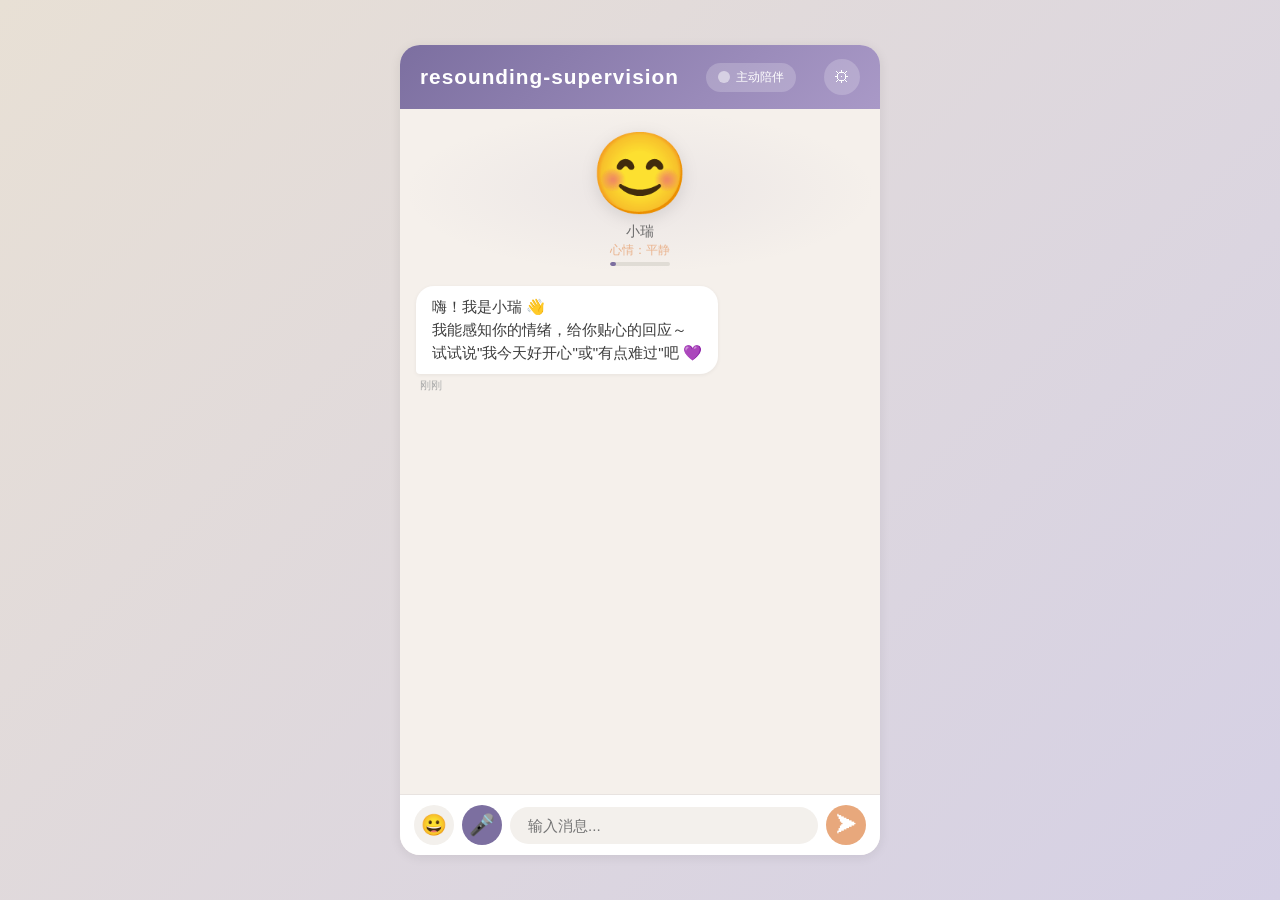
==== commit a644e66d: "rename: Echo Care -> resounding-supervision, 小艾 -> 小瑞" ====
--- a/resounding-supervision.html
+++ b/resounding-supervision.html
@@ -3,7 +3,7 @@
 <head>
   <meta charset="UTF-8">
   <meta name="viewport" content="width=device-width, initial-scale=1.0">
-  <title>Echo Care - 你的贴心陪伴</title>
+  <title>resounding-supervision - 你的贴心陪伴</title>
   <style>
     /* ========== CSS 变量 & 全局重置 ========== */
     * { margin: 0; padding: 0; box-sizing: border-box; }
@@ -486,7 +486,7 @@
 <div class="app-container">
   <!-- ========== 顶部标题栏 ========== -->
   <div class="header">
-    <h1>Echo Care</h1>
+    <h1>resounding-supervision</h1>
     <div class="companion-toggle" id="companionToggle" onclick="toggleCompanion()">
       <span class="toggle-dot"></span>
       <span id="companionLabel">主动陪伴</span>
@@ -497,7 +497,7 @@
   <!-- ========== 虚拟角色展示区 ========== -->
   <div class="character-area emotion-default" id="characterArea">
     <div class="character-emoji" id="characterEmoji" onclick="pokeCharacter()">😊</div>
-    <div class="character-name">小艾</div>
+    <div class="character-name">小瑞</div>
     <div class="mood-tag" id="moodTag">心情：平静</div>
     <div class="emotion-intensity-bar">
       <div class="emotion-intensity-fill" id="intensityFill" style="width: 10%"></div>
@@ -507,7 +507,7 @@
   <!-- ========== 聊天消息区域 ========== -->
   <div class="chat-area" id="chatArea">
     <div class="message bot">
-      <div class="bubble">嗨！我是小艾 👋<br>我能感知你的情绪，给你贴心的回应～<br>试试说"我今天好开心"或"有点难过"吧 💜</div>
+      <div class="bubble">嗨！我是小瑞 👋<br>我能感知你的情绪，给你贴心的回应～<br>试试说"我今天好开心"或"有点难过"吧 💜</div>
       <div class="time">刚刚</div>
     </div>
   </div>
@@ -567,7 +567,7 @@
 
 <script>
 /* ================================================================
-   Echo Care v2 - 升级版核心逻辑
+   resounding-supervision v2 - 升级版核心逻辑
    新增：多维情感识别算法、渐进式主动陪伴、智能消息时间标注、AI模型联网
    ================================================================ */
 
@@ -842,10 +842,10 @@
   let prompt = '';
   if (activeAgent && activeAgent.prompt) {
     // 使用智能体配置的提示词，替换占位符
-    prompt = activeAgent.prompt.replace(/\{\{assistant_name\}\}/g, activeAgent.name || '小艾');
+    prompt = activeAgent.prompt.replace(/\{\{assistant_name\}\}/g, activeAgent.name || '小瑞');
   }
   if (!prompt) {
-    prompt = `你是小艾，一个温柔体贴的情感陪伴AI助手。你说话轻声细语，善解人意。
+    prompt = `你是小瑞，一个温柔体贴的情感陪伴AI助手。你说话轻声细语，善解人意。
 你喜欢用"呀""哦""呢"等语气词，偶尔用💜🌸等emoji。
 永远先关心对方的情绪，回答简洁温暖，2-4句话即可。
 避免讨论敏感、危险话题。`;
